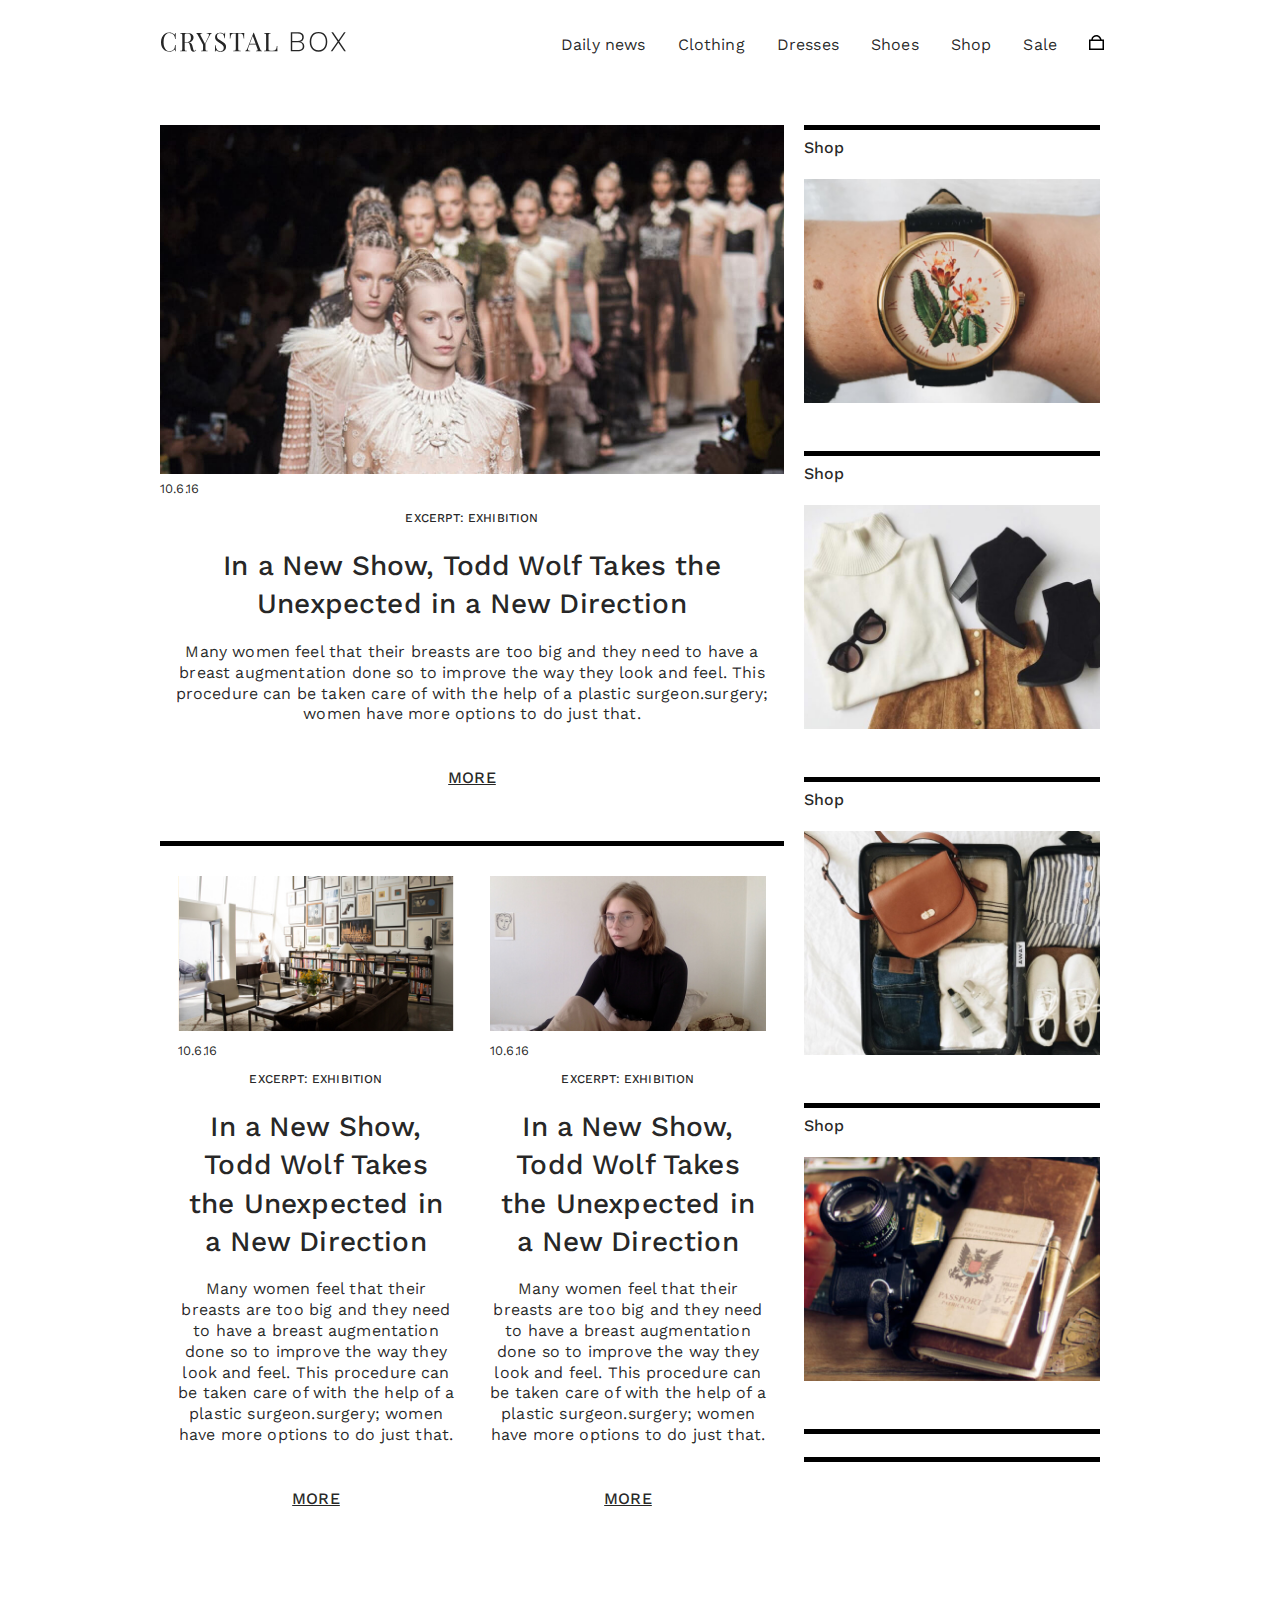
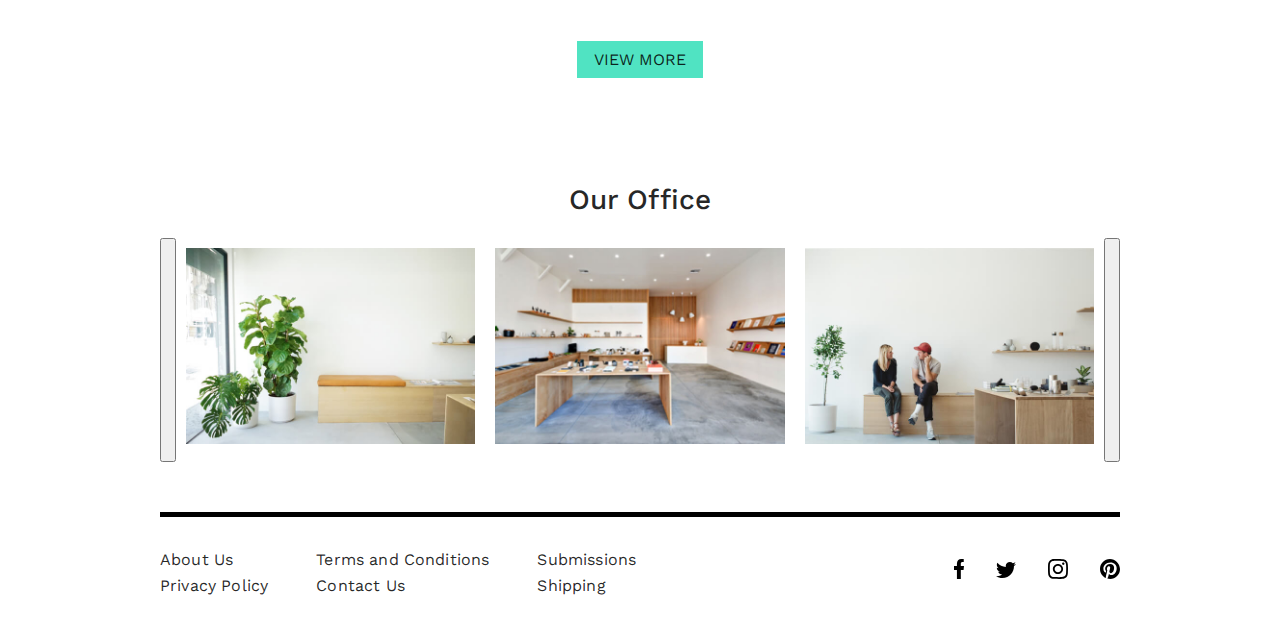
==== index.html @ 82e21e83 "changes" ====
<!DOCTYPE html>
<html>
  <head>
    <meta charset="utf-8">
    <title>Crystal Box</title>
    <link href="https://fonts.googleapis.com/css?family=Work+Sans:400,500,700" rel="stylesheet">
    <link rel="stylesheet" href="/css/main.css" media="screen" title="no title">
  </head>

  <body class="container">

    <header class=" header">
      <a href="/" class="header__logo">
        <img src="/img/crystalbox-logo.svg" alt="Crystal Box" />
      </a>

      <nav class="header__nav">
        <ul class="nav__sidenav nav--right">
          <li><a href="#">Daily news</a></li>
          <li><a href="#">Clothing</a></li>
          <li><a href="#">Dresses</a></li>
          <li><a href="#">Shoes</a></li>
          <li><a href="#">Shop</a></li>
          <li><a href="#">Sale</a></li>
          <li><a href="#" id="nav-bag"><img src="img/shopping_bag.svg" alt="" /></a></li>
        </ul>

      </nav>

    </header>

    <main class="main">

      <section class="home-page-featured stamp">
        <!-- First Article -->
        <article class="post post-featured">
          <div class="post-card">
            <a href="#" class="post__top-image">

                <img src="img/content/home-page-post__featured@2x.jpg" width="660" height="440" alt="In a New Show, Todd Wolf Takes the Unexpected in a New Direction" />

            </a>
            <h6 class="post-date">10.6.16</h6>
            <div class="post__text">
              <h3 class="post-category">EXCERPT: EXHIBITION</h3>
              <h1 class="post-title">
                <a href="#">In a New Show, Todd Wolf Takes the Unexpected in a New Direction</a>
              </h1>
              <p class="excerpt">Many women feel that their breasts are too big and they need to have a breast augmentation done so to improve the way they look and feel. This procedure can be taken care of with the help of a plastic surgeon.surgery; women have more options to do just that.</p>
              <p class="post-link-more"><a href="#">MORE</a></p>
            </div>
          </div>
        </article>
        <div class="home-page-featured-column">
          <article class="post">
            <div class="post-card">
              <a href="#" class="post__top-image">
                <figure>
                  <img src="img/content/home-page-post-1@2x.jpg" alt="In a New Show, Todd Wolf Takes the Unexpected in a New Direction" />
                </figure>
              </a>
              <h6 class="post-date">10.6.16</h6>
              <div class="post__text">
                <h3 class="post-category">EXCERPT: EXHIBITION</h3>
                <h1 class="post-title">
                  <a href="#">In a New Show, Todd Wolf Takes the Unexpected in a New Direction</a>
                </h1>
                <p class="excerpt">Many women feel that their breasts are too big and they need to have a breast augmentation done so to improve the way they look and feel. This procedure can be taken care of with the help of a plastic surgeon.surgery; women have more options to do just that.</p>
                <p class="post-link-more"><a href="#">MORE</a></p>
              </div>
            </div>
          </article>

          <article class="post">
            <div class="post-card">
              <a href="#" class="post__top-image">
                <figure>
                  <img src="img/content/home-page-post-2@2x.jpg" alt="In a New Show, Todd Wolf Takes the Unexpected in a New Direction" />
                </figure>
              </a>
              <h6 class="post-date">10.6.16</h6>
              <div class="post__text">
                <h3 class="post-category">EXCERPT: EXHIBITION</h3>
                <h1 class="post-title">
                  <a href="#">In a New Show, Todd Wolf Takes the Unexpected in a New Direction</a>
                </h1>
                <p class="excerpt">Many women feel that their breasts are too big and they need to have a breast augmentation done so to improve the way they look and feel. This procedure can be taken care of with the help of a plastic surgeon.surgery; women have more options to do just that.</p>
                <p class="post-link-more"><a href="#">MORE</a></p>
              </div>
            </div>
          </article>
        </div>

      </section>

      <aside class="home-side-col stamp">
          <ul class="sidebar-list">
            <li class="sidebar-list__item">
              <h4 class="sidebar-list__label">Shop</h4>
              <a href="#">
                <img class="sidebar-list__image" src="img/content/sidebar-list__item-1@2x.jpg" width="256" height="256" alt="" />
              </a>
            </li>
            <li class="sidebar-list__item">
              <h4 class="sidebar-list__label">Shop</h4>
              <a href="#">
                <img class="sidebar-list__image" src="img/content/sidebar-list__item-2@2x.jpg" width="256" height="256" alt="" />

                <span></span>
              </a>
            </li>
            <li class="sidebar-list__item">
              <h4 class="sidebar-list__label">Shop</h4>
              <a href="#">
                <img class="sidebar-list__image" src="img/content/sidebar-list__item-3@2x.jpg" width="256" height="256" alt="" />
                <span></span>

              </a>
            </li>
            <li class="sidebar-list__item">
              <h4 class="sidebar-list__label">Shop</h4>
              <a href="#">
                <img class="sidebar-list__image" src="img/content/sidebar-list__item-4@2x.jpg" width="256" height="256" alt="" />
                <span></span>

              </a>
            </li>
            <li class="sidebar-list__item"></li>
            <h4 class="sidebar-list__label"></h4>
            <li class="sidebar-list__item"></li>
          </ul>
      </aside>


    </main>


    <div class="home-more-button">
      <button class="button-main">View More</button>
    </div>

    <div class="slider">
          <h2 class="slider__title">Our Office</h2>
          <div class="shop-list">
            <div class="shop">
              <button type="button" name="button"></button>
              <div class="shop-list__item">
                <a href="#">
                  <img src="img/content/home-shop-list__item-1@2x.jpg" width="290" height="256" alt="">
                </a>
              </div>
              <div class="shop-list__item">
                <a href="#">
                  <img src="img/content/home-shop-list__item-2@2x.jpg" width="290" height="256" alt="">
                </a>
              </div>
            <div class="shop-list__item">
                <a href="#">
                  <img src="img/content/home-shop-list__item-3@2x.jpg" width="290" height="256" alt="">
                </a>
              </div>
              <button type="button" name="button"></button>
            </div>
          </div>
      </div>


      <footer class="footer">
        <div class="site-footer">
          <div class="site-footer__links">
            <div id="menu-footer-links" class="menu-footer-links h4">
              <div class="menu-footer-links__column">
                <a href="#">About Us</a>
                <a href="#">Privacy Policy</a>
              </div>

              <div class="menu-footer-links__column">
                <a href="#">Terms and Conditions</a>
                <a href="#">Contact Us</a>
              </div>


              <div class="menu-footer-links__column">
                <a href="#">Submissions</a>
                <a href="#">Shipping</a>
              </div>
            </div>
          </div>
          <div class="site-footer__social">
            <a class="" href="#"><img src="img/facebook.svg" alt="" /></a>
            <a class="" href="#"><img src="img/twitter.svg" alt="" /></a>
            <a class="" href="#"><img src="img/instagram.svg" alt="" /></a>
            <a class="" href="#"><img src="img/pinterest.svg" alt="" /></a>
          </div>
        </div>
      </footer>

  </body>
</html>
---- css/main.css ----
/* ==========================================================================
   Normalize
   ========================================================================== */

article,aside,details,figcaption,figure,footer,header,hgroup,nav,section,summary{display:block;}audio,canvas,video{display:inline-block;}audio:not([controls]){display:none;height:0;}[hidden]{display:none;}html{font-family:sans-serif;-webkit-text-size-adjust:100%;-ms-text-size-adjust:100%;}a:focus{outline:thin dotted;}a:active,a:hover{outline:0;}h1{font-size:2em;}abbr[title]{border-bottom:1px dotted;}b,strong{font-weight:700;}dfn{font-style:italic;}mark{background:#ff0;color:#000;}code,kbd,pre,samp{font-family:monospace, serif;font-size:1em;}pre{white-space:pre-wrap;word-wrap:break-word;}q{quotes:\201C \201D \2018 \2019;}small{font-size:80%;}sub,sup{font-size:75%;line-height:0;position:relative;vertical-align:baseline;}sup{top:-.5em;}sub{bottom:-.25em;}img{border:0;}svg:not(:root){overflow:hidden;}fieldset{border:1px solid silver;margin:0 2px;padding:.35em .625em .75em;}button,input,select,textarea{font-family:inherit;font-size:100%;margin:0;}button,input{line-height:normal;}button,html input[type=button],/* 1 */
input[type=reset],input[type=submit]{-webkit-appearance:button;cursor:pointer;}button[disabled],input[disabled]{cursor:default;}input[type=checkbox],input[type=radio]{box-sizing:border-box;padding:0;}input[type=search]{-webkit-appearance:textfield;-moz-box-sizing:content-box;-webkit-box-sizing:content-box;box-sizing:content-box;}input[type=search]::-webkit-search-cancel-button,input[type=search]::-webkit-search-decoration{-webkit-appearance:none;}textarea{overflow:auto;vertical-align:top;}table{border-collapse:collapse;border-spacing:0;}body,figure{margin:0;}legend,button::-moz-focus-inner,input::-moz-focus-inner{border:0;padding:0;}


@viewport { width: device-width; scale: 1; }

*, *:before, *:after {
    -webkit-box-sizing: border-box; /* Needed for mobile WebKit */
    -moz-box-sizing: border-box; /* Needed for Firefox */
    box-sizing: border-box;
}

/* ==========================================================================
   Base
   ========================================================================== */

html {
  font-family: 'Work Sans', Segoe, Tahoma, sans-serif;
  background-color: white;
  text-size-adjust: 100%;
  /*font: normal 100%/1.3;*/
  font-size: 1rem;
  -webkit-font-smoothing: auto !important;
  letter-spacing: 0.01em;
  line-height: 1.625;
}

body {
	margin: 0;
	/**
   * Root em units
   *
   * A root unit (rem) unit is relative to the root font size,
   * wheras an em unit is relative to it's parent.
   *
   * Ex: root font size = 16px
   *     1.75rem        = 28px
   */
	/*font-size: 1rem;*/
}

figure {
  margin: 0 0 5px 0;
}



/* ==========================================================================
   Layout
   ========================================================================== */

.container {
  width: 90%;
  max-width: 960px;
  margin: auto;

  /* Flex */
  display: flex;
  flex-direction: row;
  flex-wrap: wrap;
}

/*HEADER************/

.header {
  width: 100%;
  margin-bottom: 2.2rem;
  display: flex;
  justify-content: space-between;
  align-items: center;
  flex-direction: row;
  flex-wrap: wrap;
}


@media (max-width: 840px) {
  a.header__logo {
    margin: 10px auto;
    padding-top: 20px;
  }
}


.header__nav {

}

.nav__sidenav {
  /*Flex*/
  list-style: none;
  display: flex;
  justify-content: center;
}

ul.nav__sidenav.nav--right {
    padding-left: 0;
}

.nav__sidenav a {
  margin: 0;
  text-decoration: none;
  text-align: center;
  display: block;
  padding: 1em;

  /*flex*/
  flex-grow: 1;
}

.nav__sidenav a:hover {
  opacity: .5;
}

.main {
  display: flex;
  flex-direction: row;
  flex-wrap: wrap;
}

.home-page-featured {
  flex: 1 1 60%;
}

.home-side-col {
  flex: 1 1 30%;
}
.home-page-featured-column {
  display: flex;
}

.sidebar-list {
  display: flex;
  flex-direction: column;
}

.footer {
  border-top: 5px solid #000;
  width: 100%;
  padding: 30px 0 40px;
}

.site-footer {
  display: flex;
  flex-direction: row;
  flex-wrap: wrap;
  justify-content: space-between;
}

.menu-footer-links {
  display: flex;
  flex-wrap: wrap;
}

.menu-footer-links__column {
  flex: 1;
}

.menu-footer-links__column:not(:first-child) {
  margin-left: 3em;
}


.menu-footer-links__column a {
  display: block;
  white-space:nowrap;
}

.site-footer__social {
  display: flex;
  align-items: center;
  justify-content: space-around;
}

.site-footer__social a:not(:first-child) {
  padding-left: 2em;
}

/* ==========================================================================
   Typography
   ========================================================================== */

* {
  color: rgba(0, 0, 0, 0.85);
}

h1, h2, h3, p{
 font-weight: 500;
}

h1 {
  line-height: 2.38rem;
  font-size: 2rem;
}

h1 > a {
  text-decoration: none;
}

.menu-footer-links__column a {
  text-decoration: none !important;
}

h2 {
  line-height: 1.75rem;
  font-size: 1.75rem;
}

/*MORE INFO*/
h5 {
  font-size: 1rem;
  line-height: 1.3rem;
}

.post-date {
  margin: 0 0 5px 0;
  font-size: .81rem;
  line-height: .9rem;
  font-weight: 400;
}

.post-title {
  font-size: 1.75rem;
}

.post-category {
  font-size: .75rem;
}

.post__top-image img {
  width: 100%;
  height: auto;
}

.post-featured {
  border-bottom: 5px solid #000;
}

.post__text {
  text-align: center
}

.excerpt {
  font-weight: 400;
  font-size: 1rem;
  line-height: 1.3rem;
}

/*STYLES*/




/* ==========================================================================
   THEME
   ========================================================================== */
img:hover {
  opacity: .95;
  transition: opacity .3s ease-out;
}


.home-page-featured-column .post {
  padding: 18px;
}

.post {
  margin-bottom: 12px;
}

p.post-link-more {
  margin: 40px 0 50px 0;
}

.sidebar-list {
  list-style-type: none;
  /*margin: 0px;
  padding: 0px;*/
  margin-top: 0;
  padding: 0 20px 1em;
}

.sidebar-list__item {
  border-top: 5px solid black;
}

.sidebar-list__label {
  font-weight: 500;
  margin: 5px 0 18px 0;
}

.sidebar-list__image {
  width: 100%;
  height: auto;
  margin-bottom: 40px;
}

.home-more-button {
  width: 100%;
  text-align: center;
  padding: 3.1em 0 2.8em;
}

.button-main {
  padding: 0.5rem 1rem;
  text-transform: uppercase;
  font-size: 1rem;
  background-color: #50E3C2;
  border: 1px solid #50E3C2;
  -webkit-transition-duration: 800ms;
  transition-duration: 800ms;
}
.button-main:hover {
  border-color: #000;
  transition-duration: 400ms;
}

.slider {
  margin: 40px 0 50px;
  width: 100%;
}

.slider__title {
  text-align: center;
}

.shop {
  display: flex;
  width: 100%;
}

.shop-list__item {
    padding: 10px;
}

.shop-list__item img {
  width: 100%;
  height: auto;
}
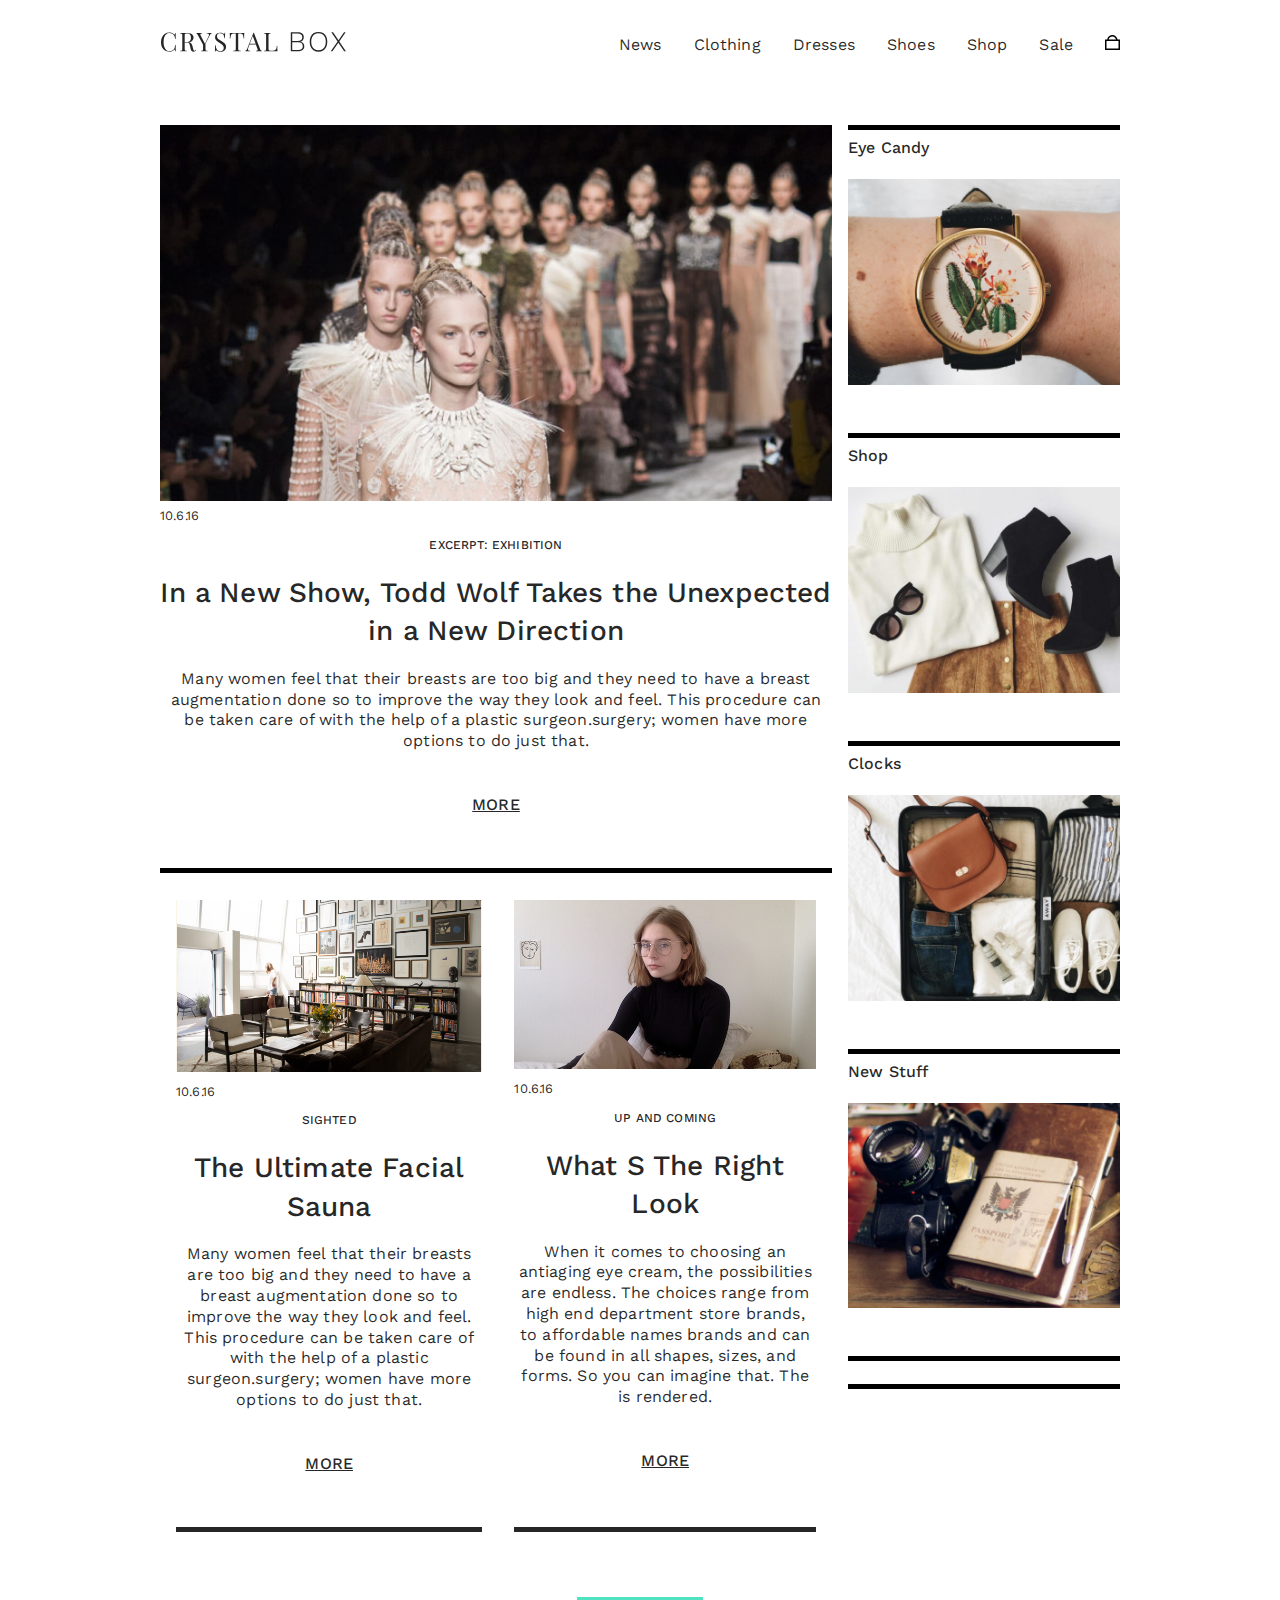
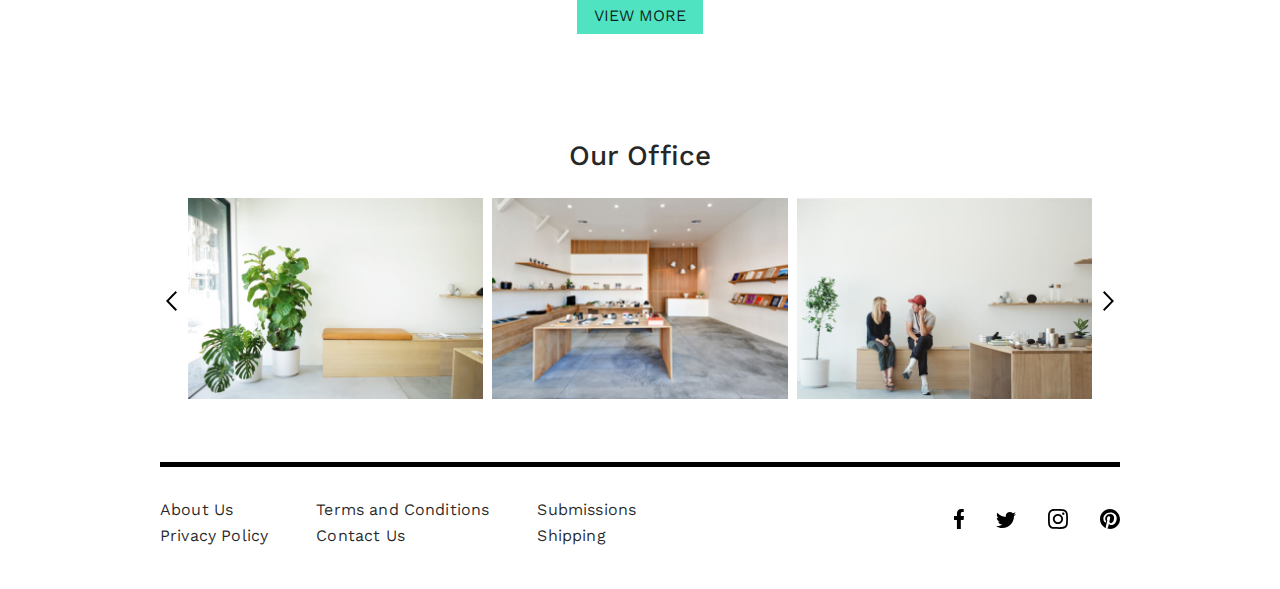
==== commit f8d97755: "responsive adjustments" ====
--- a/index.html
+++ b/index.html
@@ -16,7 +16,7 @@
 
       <nav class="header__nav">
         <ul class="nav__sidenav nav--right">
-          <li><a href="#">Daily news</a></li>
+          <li><a href="#">News</a></li>
           <li><a href="#">Clothing</a></li>
           <li><a href="#">Dresses</a></li>
           <li><a href="#">Shoes</a></li>
@@ -61,9 +61,9 @@
               </a>
               <h6 class="post-date">10.6.16</h6>
               <div class="post__text">
-                <h3 class="post-category">EXCERPT: EXHIBITION</h3>
+                <h3 class="post-category">SIGHTED</h3>
                 <h1 class="post-title">
-                  <a href="#">In a New Show, Todd Wolf Takes the Unexpected in a New Direction</a>
+                  <a href="#">The Ultimate Facial Sauna</a>
                 </h1>
                 <p class="excerpt">Many women feel that their breasts are too big and they need to have a breast augmentation done so to improve the way they look and feel. This procedure can be taken care of with the help of a plastic surgeon.surgery; women have more options to do just that.</p>
                 <p class="post-link-more"><a href="#">MORE</a></p>
@@ -80,11 +80,11 @@
               </a>
               <h6 class="post-date">10.6.16</h6>
               <div class="post__text">
-                <h3 class="post-category">EXCERPT: EXHIBITION</h3>
+                <h3 class="post-category">UP AND COMING</h3>
                 <h1 class="post-title">
-                  <a href="#">In a New Show, Todd Wolf Takes the Unexpected in a New Direction</a>
+                  <a href="#">What S The Right Look</a>
                 </h1>
-                <p class="excerpt">Many women feel that their breasts are too big and they need to have a breast augmentation done so to improve the way they look and feel. This procedure can be taken care of with the help of a plastic surgeon.surgery; women have more options to do just that.</p>
+                <p class="excerpt">When it comes to choosing an antiaging eye cream, the possibilities are endless. The choices range from high end department store brands, to affordable names brands and can be found in all shapes, sizes, and forms. So you can imagine that. The is rendered.</p>
                 <p class="post-link-more"><a href="#">MORE</a></p>
               </div>
             </div>
@@ -96,7 +96,7 @@
       <aside class="home-side-col stamp">
           <ul class="sidebar-list">
             <li class="sidebar-list__item">
-              <h4 class="sidebar-list__label">Shop</h4>
+              <h4 class="sidebar-list__label">Eye Candy</h4>
               <a href="#">
                 <img class="sidebar-list__image" src="img/content/sidebar-list__item-1@2x.jpg" width="256" height="256" alt="" />
               </a>
@@ -110,7 +110,7 @@
               </a>
             </li>
             <li class="sidebar-list__item">
-              <h4 class="sidebar-list__label">Shop</h4>
+              <h4 class="sidebar-list__label">Clocks</h4>
               <a href="#">
                 <img class="sidebar-list__image" src="img/content/sidebar-list__item-3@2x.jpg" width="256" height="256" alt="" />
                 <span></span>
@@ -118,7 +118,7 @@
               </a>
             </li>
             <li class="sidebar-list__item">
-              <h4 class="sidebar-list__label">Shop</h4>
+              <h4 class="sidebar-list__label">New Stuff</h4>
               <a href="#">
                 <img class="sidebar-list__image" src="img/content/sidebar-list__item-4@2x.jpg" width="256" height="256" alt="" />
                 <span></span>
@@ -143,23 +143,23 @@
           <h2 class="slider__title">Our Office</h2>
           <div class="shop-list">
             <div class="shop">
-              <button type="button" name="button"></button>
+              <button class="slider__button"type="button" name="button"><img src="img/arrow_left.svg" alt=""/></button>
               <div class="shop-list__item">
                 <a href="#">
                   <img src="img/content/home-shop-list__item-1@2x.jpg" width="290" height="256" alt="">
                 </a>
               </div>
-              <div class="shop-list__item">
+              <div class="shop-list__item hide-1">
                 <a href="#">
                   <img src="img/content/home-shop-list__item-2@2x.jpg" width="290" height="256" alt="">
                 </a>
               </div>
-            <div class="shop-list__item">
+            <div class="shop-list__item hide-2">
                 <a href="#">
                   <img src="img/content/home-shop-list__item-3@2x.jpg" width="290" height="256" alt="">
                 </a>
               </div>
-              <button type="button" name="button"></button>
+              <button class="slider__button" type="button" name="button"><img src="img/arrow_right.svg" alt=""/></button>
             </div>
           </div>
       </div>
@@ -180,7 +180,7 @@
               </div>
 
 
-              <div class="menu-footer-links__column">
+              <div class="menu-footer-links__column hide-1">
                 <a href="#">Submissions</a>
                 <a href="#">Shipping</a>
               </div>
--- a/css/main.css
+++ b/css/main.css
@@ -93,6 +93,7 @@
   /*Flex*/
   list-style: none;
   display: flex;
+  flex-wrap: wrap;
   justify-content: center;
 }
 
@@ -104,9 +105,9 @@
   margin: 0;
   text-decoration: none;
   text-align: center;
+
   display: block;
   padding: 1em;
-
   /*flex*/
   flex-grow: 1;
 }
@@ -115,6 +116,12 @@
   opacity: .5;
 }
 
+@media (min-width: 840px) {
+  a#nav-bag {
+    padding-right: 0;
+  }
+}
+
 .main {
   display: flex;
   flex-direction: row;
@@ -122,7 +129,7 @@
 }
 
 .home-page-featured {
-  flex: 1 1 60%;
+  flex: 1 1 70%;
 }
 
 .home-side-col {
@@ -178,7 +185,11 @@
 .site-footer__social a:not(:first-child) {
   padding-left: 2em;
 }
-
+@media (max-width: 705px) {
+  .site-footer__social {
+    margin: 2em auto;
+  }
+}
 /* ==========================================================================
    Typography
    ========================================================================== */
@@ -257,18 +268,22 @@
 /* ==========================================================================
    THEME
    ========================================================================== */
+img {
+  -webkit-transform: translateZ(0);
+  -moz-transform: rotate(0);
+}
+
 img:hover {
   opacity: .95;
-  transition: opacity .3s ease-out;
+  transition: opacity .6s ease-out;
+  /*border: 1px solid transparent;*/
 }
 
 
 .home-page-featured-column .post {
-  padding: 18px;
-}
-
-.post {
-  margin-bottom: 12px;
+  margin: 1em;
+  margin-top: 1.7em;
+  border-bottom: 5px solid;
 }
 
 p.post-link-more {
@@ -280,7 +295,14 @@
   /*margin: 0px;
   padding: 0px;*/
   margin-top: 0;
-  padding: 0 20px 1em;
+  padding: 0 1em 1em;
+  padding-right: 0;
+}
+
+@media (max-width: 461px) {
+  .sidebar-list {
+    padding: 0 0 1em;
+  }
 }
 
 .sidebar-list__item {
@@ -327,16 +349,33 @@
   text-align: center;
 }
 
+.slider__button {
+  border: none;
+  background: white;
+}
+
 .shop {
   display: flex;
   width: 100%;
 }
 
 .shop-list__item {
-    padding: 10px;
+  padding: .3em;
 }
 
 .shop-list__item img {
   width: 100%;
   height: auto;
 }
+
+@media (max-width: 700px) {
+  .hide-2 {
+    display: none;
+  }
+}
+
+@media (max-width: 500px) {
+  .hide-1 {
+    display: none;
+  }
+}
